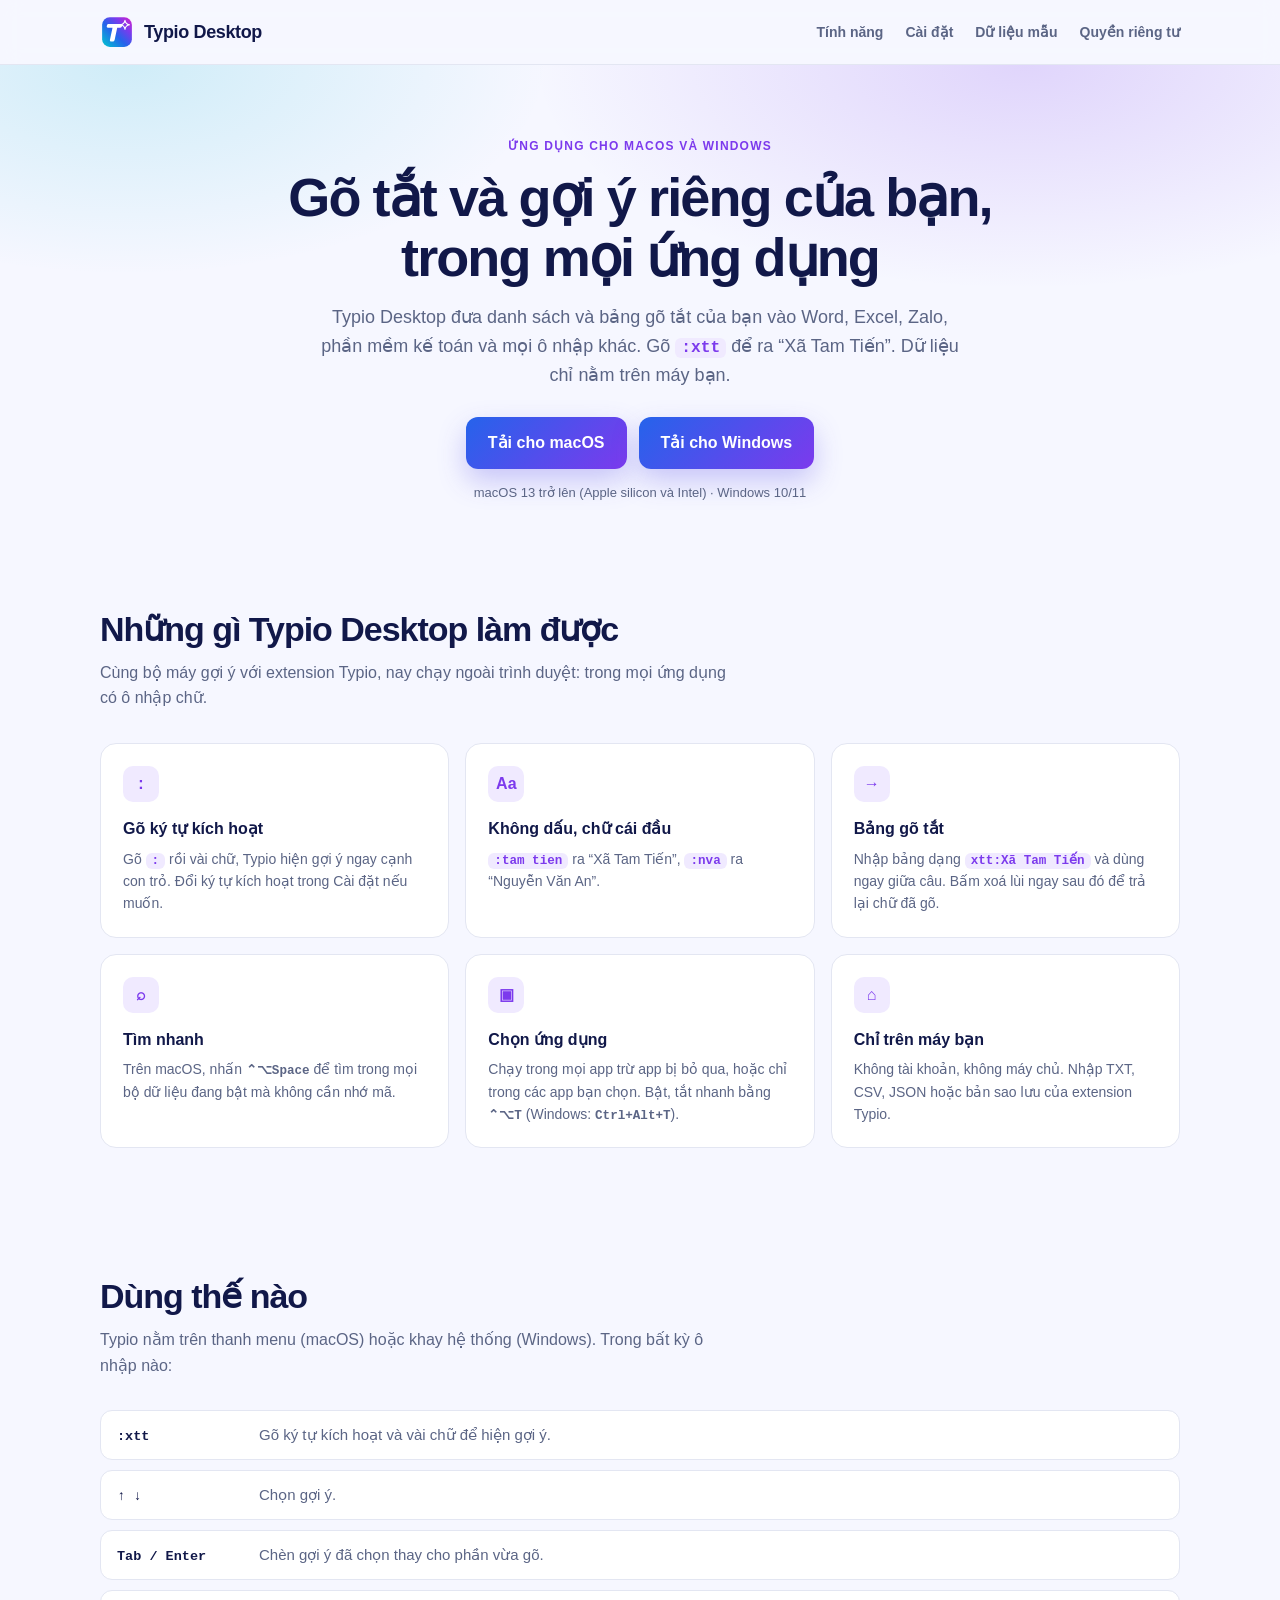
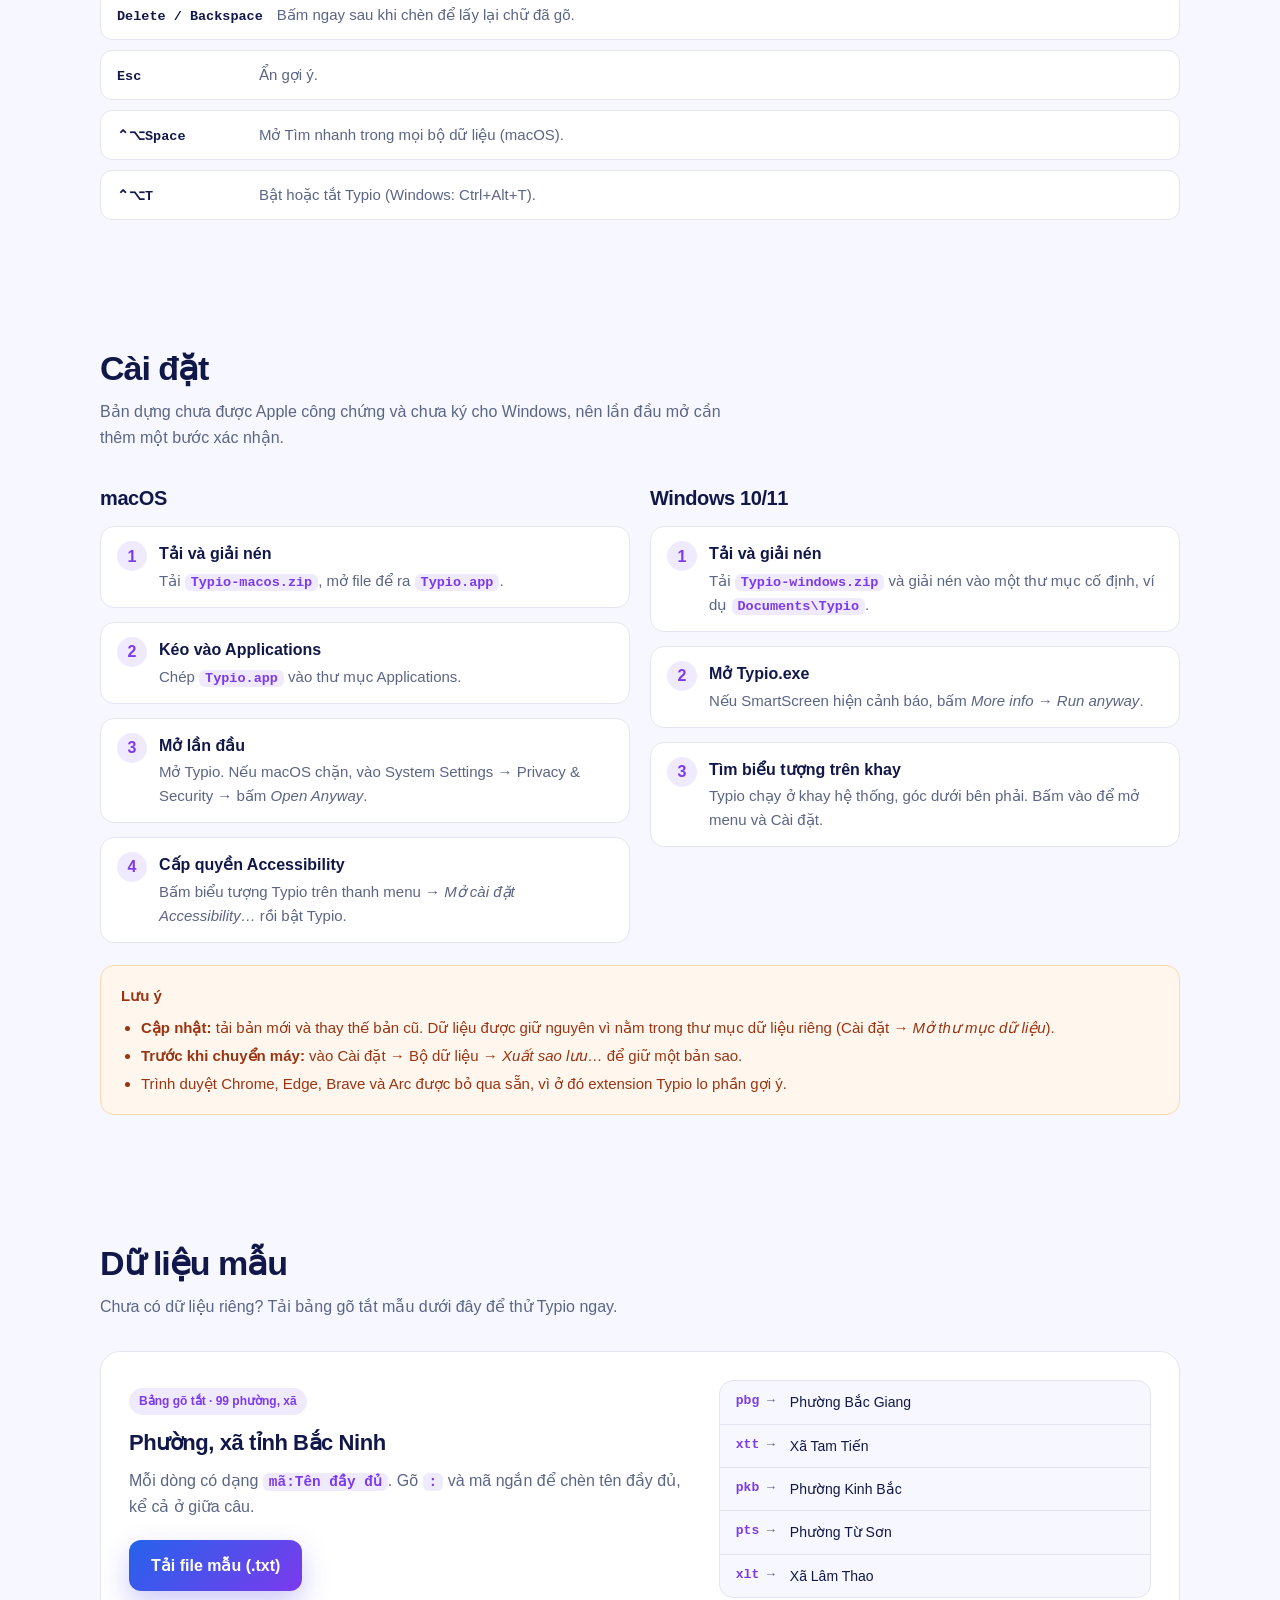
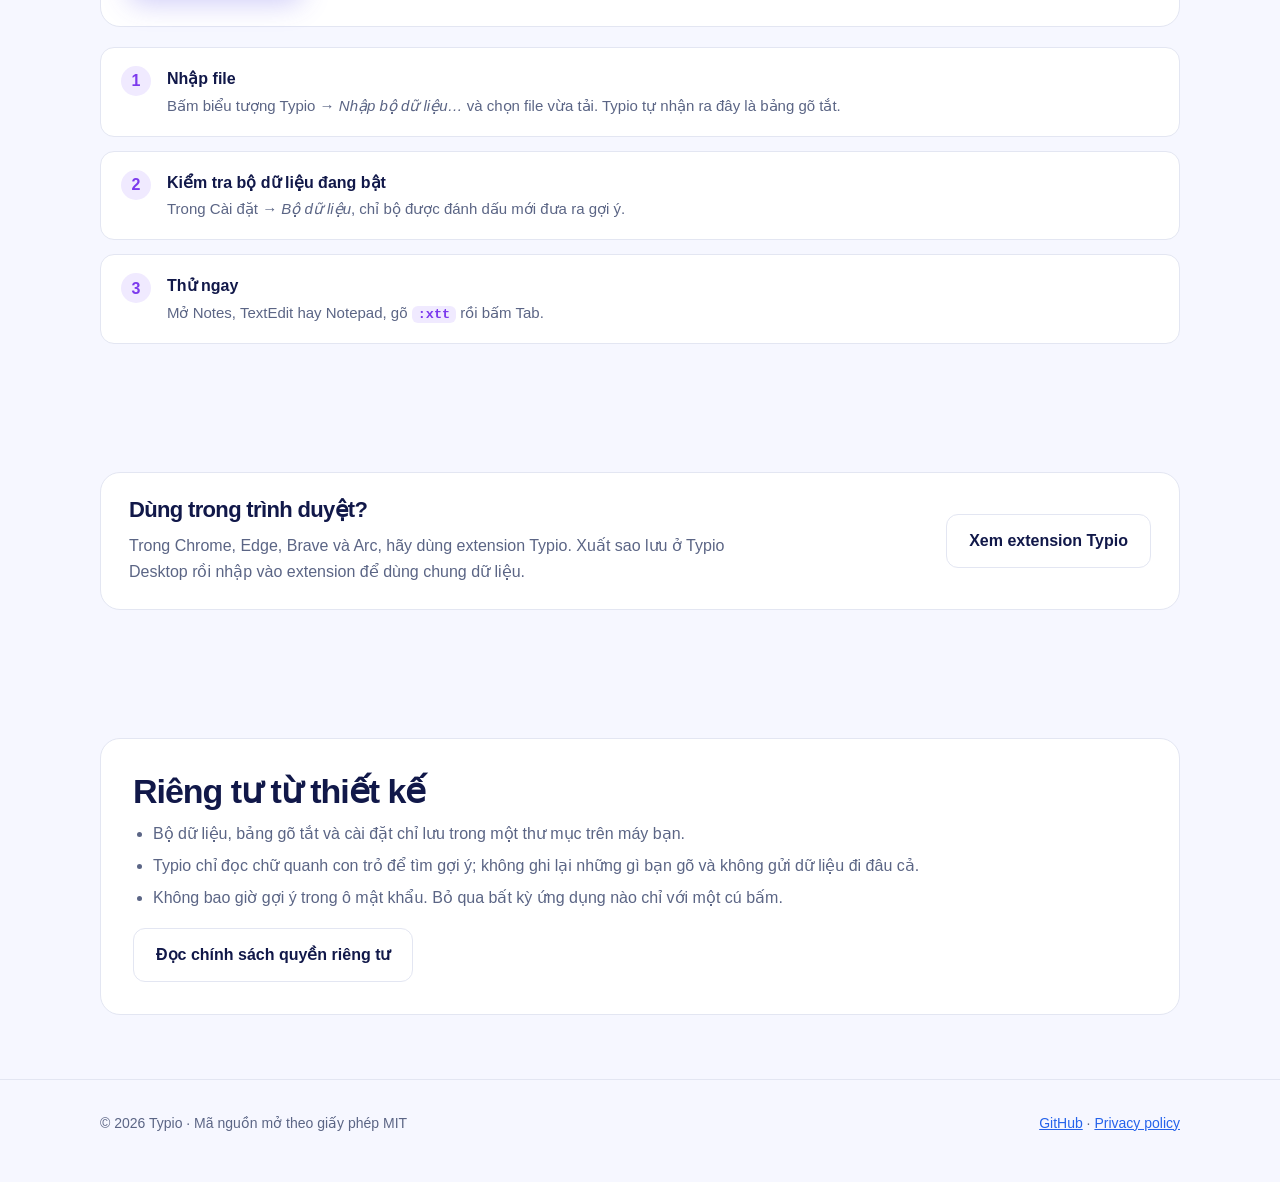
==== site/index.html @ b51f9693 "feat(site): GitHub Pages landing page for Typio Desktop Same look as the extension's site: features," ====
<!doctype html>
<html lang="vi">
<head>
  <meta charset="utf-8">
  <meta name="viewport" content="width=device-width, initial-scale=1">
  <title>Typio Desktop – Gõ tắt và gợi ý trong mọi ứng dụng</title>
  <meta name="description" content="Typio Desktop gợi ý từ danh sách và bảng gõ tắt của bạn trong mọi ứng dụng trên macOS và Windows. Dữ liệu chỉ nằm trên máy.">
  <link rel="icon" href="favicon.png" type="image/png">
  <link rel="stylesheet" href="site.css">
  <style>
    .platforms { display: grid; grid-template-columns: repeat(2, minmax(0, 1fr)); gap: 20px; }
    .platform h3 { margin: 0 0 12px; font-size: 20px; letter-spacing: -.02em; }
    .platform .steps li { padding: 14px 16px 14px 58px; }
    .platform .steps li::before { top: 14px; left: 16px; }
    .keys { display: grid; gap: 10px; margin: 0; padding: 0; list-style: none; }
    .keys li { display: flex; gap: 14px; align-items: baseline; padding: 12px 16px; border: 1px solid var(--line); border-radius: 12px; background: var(--paper); color: var(--muted); font-size: 15px; }
    .keys kbd { min-width: 128px; color: var(--ink); }
    .ext-card { display: flex; flex-wrap: wrap; align-items: center; justify-content: space-between; gap: 18px; padding: 24px 28px; border: 1px solid var(--line); border-radius: 20px; background: var(--paper); }
    .ext-card h2 { font-size: 22px; }
    .ext-card p { margin: 0; color: var(--muted); max-width: 600px; }
    @media (max-width: 760px) { .platforms { grid-template-columns: 1fr; } .keys kbd { min-width: 96px; } }
  </style>
</head>
<body>
  <header class="site-header">
    <div class="wrap">
      <a class="brand" href="./"><img src="assets/logo.svg" alt="">Typio Desktop</a>
      <nav class="site-nav" aria-label="Điều hướng">
        <a class="hide-sm" href="#tinh-nang">Tính năng</a>
        <a href="#cai-dat">Cài đặt</a>
        <a class="hide-sm" href="#du-lieu-mau">Dữ liệu mẫu</a>
        <a href="privacy.html">Quyền riêng tư</a>
      </nav>
    </div>
  </header>

  <main>
    <div class="hero">
      <div class="wrap">
        <p class="eyebrow">Ứng dụng cho macOS và Windows</p>
        <h1>Gõ tắt và gợi ý riêng của bạn, trong mọi ứng dụng</h1>
        <p class="lede">Typio Desktop đưa danh sách và bảng gõ tắt của bạn vào Word, Excel, Zalo, phần mềm kế toán và mọi ô nhập khác. Gõ <code>:xtt</code> để ra “Xã Tam Tiến”. Dữ liệu chỉ nằm trên máy bạn.</p>
        <div class="actions">
          <a class="button primary" href="https://github.com/vthang87/Typio-desktop/releases/latest/download/Typio-macos.zip">Tải cho macOS</a>
          <a class="button primary" href="https://github.com/vthang87/Typio-desktop/releases/latest/download/Typio-windows.zip">Tải cho Windows</a>
        </div>
        <p class="release-meta" id="release-meta" aria-live="polite">macOS 13 trở lên (Apple silicon và Intel) · Windows 10/11</p>
      </div>
    </div>

    <section id="tinh-nang">
      <div class="wrap">
        <h2>Những gì Typio Desktop làm được</h2>
        <p class="section-lede">Cùng bộ máy gợi ý với extension Typio, nay chạy ngoài trình duyệt: trong mọi ứng dụng có ô nhập chữ.</p>
        <div class="features">
          <article class="feature"><div class="icon">:</div><h3>Gõ ký tự kích hoạt</h3><p>Gõ <code>:</code> rồi vài chữ, Typio hiện gợi ý ngay cạnh con trỏ. Đổi ký tự kích hoạt trong Cài đặt nếu muốn.</p></article>
          <article class="feature"><div class="icon">Aa</div><h3>Không dấu, chữ cái đầu</h3><p><code>:tam tien</code> ra “Xã Tam Tiến”, <code>:nva</code> ra “Nguyễn Văn An”.</p></article>
          <article class="feature"><div class="icon">→</div><h3>Bảng gõ tắt</h3><p>Nhập bảng dạng <code>xtt:Xã Tam Tiến</code> và dùng ngay giữa câu. Bấm xoá lùi ngay sau đó để trả lại chữ đã gõ.</p></article>
          <article class="feature"><div class="icon">⌕</div><h3>Tìm nhanh</h3><p>Trên macOS, nhấn <kbd>⌃⌥Space</kbd> để tìm trong mọi bộ dữ liệu đang bật mà không cần nhớ mã.</p></article>
          <article class="feature"><div class="icon">▣</div><h3>Chọn ứng dụng</h3><p>Chạy trong mọi app trừ app bị bỏ qua, hoặc chỉ trong các app bạn chọn. Bật, tắt nhanh bằng <kbd>⌃⌥T</kbd> (Windows: <kbd>Ctrl+Alt+T</kbd>).</p></article>
          <article class="feature"><div class="icon">⌂</div><h3>Chỉ trên máy bạn</h3><p>Không tài khoản, không máy chủ. Nhập TXT, CSV, JSON hoặc bản sao lưu của extension Typio.</p></article>
        </div>
      </div>
    </section>

    <section id="phim-tat">
      <div class="wrap">
        <h2>Dùng thế nào</h2>
        <p class="section-lede">Typio nằm trên thanh menu (macOS) hoặc khay hệ thống (Windows). Trong bất kỳ ô nhập nào:</p>
        <ul class="keys">
          <li><kbd>:xtt</kbd><span>Gõ ký tự kích hoạt và vài chữ để hiện gợi ý.</span></li>
          <li><kbd>↑ ↓</kbd><span>Chọn gợi ý.</span></li>
          <li><kbd>Tab / Enter</kbd><span>Chèn gợi ý đã chọn thay cho phần vừa gõ.</span></li>
          <li><kbd>Delete / Backspace</kbd><span>Bấm ngay sau khi chèn để lấy lại chữ đã gõ.</span></li>
          <li><kbd>Esc</kbd><span>Ẩn gợi ý.</span></li>
          <li><kbd>⌃⌥Space</kbd><span>Mở Tìm nhanh trong mọi bộ dữ liệu (macOS).</span></li>
          <li><kbd>⌃⌥T</kbd><span>Bật hoặc tắt Typio (Windows: Ctrl+Alt+T).</span></li>
        </ul>
      </div>
    </section>

    <section id="cai-dat">
      <div class="wrap">
        <h2>Cài đặt</h2>
        <p class="section-lede">Bản dựng chưa được Apple công chứng và chưa ký cho Windows, nên lần đầu mở cần thêm một bước xác nhận.</p>
        <div class="platforms">
          <div class="platform">
            <h3>macOS</h3>
            <ol class="steps">
              <li><strong>Tải và giải nén</strong><p>Tải <code>Typio-macos.zip</code>, mở file để ra <code>Typio.app</code>.</p></li>
              <li><strong>Kéo vào Applications</strong><p>Chép <code>Typio.app</code> vào thư mục Applications.</p></li>
              <li><strong>Mở lần đầu</strong><p>Mở Typio. Nếu macOS chặn, vào System Settings → Privacy &amp; Security → bấm <em>Open Anyway</em>.</p></li>
              <li><strong>Cấp quyền Accessibility</strong><p>Bấm biểu tượng Typio trên thanh menu → <em>Mở cài đặt Accessibility…</em> rồi bật Typio.</p></li>
            </ol>
          </div>
          <div class="platform">
            <h3>Windows 10/11</h3>
            <ol class="steps">
              <li><strong>Tải và giải nén</strong><p>Tải <code>Typio-windows.zip</code> và giải nén vào một thư mục cố định, ví dụ <code>Documents\Typio</code>.</p></li>
              <li><strong>Mở Typio.exe</strong><p>Nếu SmartScreen hiện cảnh báo, bấm <em>More info</em> → <em>Run anyway</em>.</p></li>
              <li><strong>Tìm biểu tượng trên khay</strong><p>Typio chạy ở khay hệ thống, góc dưới bên phải. Bấm vào để mở menu và Cài đặt.</p></li>
            </ol>
          </div>
        </div>
        <div class="notice">
          <strong>Lưu ý</strong>
          <ul>
            <li><strong>Cập nhật:</strong> tải bản mới và thay thế bản cũ. Dữ liệu được giữ nguyên vì nằm trong thư mục dữ liệu riêng (Cài đặt → <em>Mở thư mục dữ liệu</em>).</li>
            <li><strong>Trước khi chuyển máy:</strong> vào Cài đặt → Bộ dữ liệu → <em>Xuất sao lưu…</em> để giữ một bản sao.</li>
            <li>Trình duyệt Chrome, Edge, Brave và Arc được bỏ qua sẵn, vì ở đó extension Typio lo phần gợi ý.</li>
          </ul>
        </div>
      </div>
    </section>

    <section id="du-lieu-mau">
      <div class="wrap">
        <h2>Dữ liệu mẫu</h2>
        <p class="section-lede">Chưa có dữ liệu riêng? Tải bảng gõ tắt mẫu dưới đây để thử Typio ngay.</p>
        <div class="sample-card">
          <div class="sample-info">
            <span class="sample-tag">Bảng gõ tắt · 99 phường, xã</span>
            <h3>Phường, xã tỉnh Bắc Ninh</h3>
            <p>Mỗi dòng có dạng <code>mã:Tên đầy đủ</code>. Gõ <code>:</code> và mã ngắn để chèn tên đầy đủ, kể cả ở giữa câu.</p>
            <a class="button primary" href="samples/phuong-tp-bac-ninh.txt" download="phuong-tp-bac-ninh.txt">Tải file mẫu (.txt)</a>
          </div>
          <dl class="sample-preview" aria-label="Xem trước vài dòng">
            <div><dt>pbg</dt><dd>Phường Bắc Giang</dd></div>
            <div><dt>xtt</dt><dd>Xã Tam Tiến</dd></div>
            <div><dt>pkb</dt><dd>Phường Kinh Bắc</dd></div>
            <div><dt>pts</dt><dd>Phường Từ Sơn</dd></div>
            <div><dt>xlt</dt><dd>Xã Lâm Thao</dd></div>
          </dl>
        </div>
        <ol class="steps sample-steps">
          <li><strong>Nhập file</strong><p>Bấm biểu tượng Typio → <em>Nhập bộ dữ liệu…</em> và chọn file vừa tải. Typio tự nhận ra đây là bảng gõ tắt.</p></li>
          <li><strong>Kiểm tra bộ dữ liệu đang bật</strong><p>Trong Cài đặt → <em>Bộ dữ liệu</em>, chỉ bộ được đánh dấu mới đưa ra gợi ý.</p></li>
          <li><strong>Thử ngay</strong><p>Mở Notes, TextEdit hay Notepad, gõ <code>:xtt</code> rồi bấm Tab.</p></li>
        </ol>
      </div>
    </section>

    <section>
      <div class="wrap">
        <div class="ext-card">
          <div>
            <h2>Dùng trong trình duyệt?</h2>
            <p>Trong Chrome, Edge, Brave và Arc, hãy dùng extension Typio. Xuất sao lưu ở Typio Desktop rồi nhập vào extension để dùng chung dữ liệu.</p>
          </div>
          <a class="button" href="https://typio.thangdv.com/">Xem extension Typio</a>
        </div>
      </div>
    </section>

    <section>
      <div class="wrap">
        <div class="privacy-card" style="grid-template-columns: 1fr">
          <div>
            <h2>Riêng tư từ thiết kế</h2>
            <ul>
              <li>Bộ dữ liệu, bảng gõ tắt và cài đặt chỉ lưu trong một thư mục trên máy bạn.</li>
              <li>Typio chỉ đọc chữ quanh con trỏ để tìm gợi ý; không ghi lại những gì bạn gõ và không gửi dữ liệu đi đâu cả.</li>
              <li>Không bao giờ gợi ý trong ô mật khẩu. Bỏ qua bất kỳ ứng dụng nào chỉ với một cú bấm.</li>
            </ul>
            <a class="button" href="privacy.html">Đọc chính sách quyền riêng tư</a>
          </div>
        </div>
      </div>
    </section>
  </main>

  <footer class="site-footer">
    <div class="wrap">
      <span>© 2026 Typio · Mã nguồn mở theo giấy phép MIT</span>
      <span><a href="https://github.com/vthang87/Typio-desktop">GitHub</a> · <a href="privacy.html">Privacy policy</a></span>
    </div>
  </footer>

  <script>
    (async () => {
      const meta = document.getElementById("release-meta");
      try {
        const response = await fetch("https://api.github.com/repos/vthang87/Typio-desktop/releases/latest");
        if (!response.ok) return;
        const release = await response.json();
        const date = release.published_at ? new Date(release.published_at).toLocaleDateString("vi-VN") : "";
        meta.textContent = ["Phiên bản " + release.tag_name.replace(/^v/, ""), date, meta.textContent].filter(Boolean).join(" · ");
      } catch {}
    })();
  </script>
</body>
</html>
---- site/site.css ----
:root {
  --ink: #111849;
  --muted: #5b6585;
  --line: #e3e6f2;
  --paper: #ffffff;
  --canvas: #f6f7ff;
  --soft: #f0eaff;
  --primary: #2563eb;
  --violet: #7c3aed;
  --warn-bg: #fff7ed;
  --warn-line: #fed7aa;
  --warn-ink: #9a3412;
  --shadow: 0 18px 50px rgba(52, 48, 139, .12);
  color-scheme: light;
}
@media (prefers-color-scheme: dark) {
  :root:not([data-theme="light"]) {
    --ink: #e8eaf6;
    --muted: #a3abc8;
    --line: #2a3052;
    --paper: #151a33;
    --canvas: #0d1126;
    --soft: #241d4d;
    --primary: #6b9bff;
    --violet: #a78bfa;
    --warn-bg: #2a1a0e;
    --warn-line: #5c3416;
    --warn-ink: #fdba74;
    --shadow: 0 18px 50px rgba(0, 0, 0, .4);
    color-scheme: dark;
  }
}
:root[data-theme="dark"] {
  --ink: #e8eaf6; --muted: #a3abc8; --line: #2a3052; --paper: #151a33; --canvas: #0d1126; --soft: #241d4d;
  --primary: #6b9bff; --violet: #a78bfa; --warn-bg: #2a1a0e; --warn-line: #5c3416; --warn-ink: #fdba74;
  --shadow: 0 18px 50px rgba(0, 0, 0, .4); color-scheme: dark;
}

* { box-sizing: border-box; }
html { scroll-behavior: smooth; }
body {
  margin: 0;
  background: var(--canvas);
  color: var(--ink);
  font: 16px/1.6 Inter, ui-sans-serif, -apple-system, BlinkMacSystemFont, "Segoe UI", sans-serif;
}
a { color: var(--primary); }
img { max-width: 100%; height: auto; display: block; }
code, kbd { font: 600 .9em ui-monospace, SFMono-Regular, Menlo, monospace; }
code { padding: 1px 6px; border-radius: 6px; background: var(--soft); color: var(--violet); }
:focus-visible { outline: 3px solid color-mix(in srgb, var(--primary) 40%, transparent); outline-offset: 2px; }

.wrap { width: min(1080px, 100% - 32px); margin-inline: auto; }

.site-header { position: sticky; top: 0; z-index: 5; border-bottom: 1px solid var(--line); background: color-mix(in srgb, var(--canvas) 88%, transparent); backdrop-filter: blur(10px); }
.site-header .wrap { display: flex; align-items: center; justify-content: space-between; gap: 16px; height: 64px; }
.brand { display: flex; align-items: center; gap: 10px; color: var(--ink); font-weight: 800; font-size: 18px; letter-spacing: -.02em; text-decoration: none; }
.brand img { width: 34px; height: 34px; }
.site-nav { display: flex; gap: 22px; }
.site-nav a { color: var(--muted); font-size: 14px; font-weight: 600; text-decoration: none; }
.site-nav a:hover { color: var(--ink); }

.hero { padding: 72px 0 40px; text-align: center; background: radial-gradient(700px 320px at 80% 0%, color-mix(in srgb, var(--violet) 18%, transparent), transparent 70%), radial-gradient(600px 300px at 10% 0%, color-mix(in srgb, #06b6d4 16%, transparent), transparent 70%); }
.eyebrow { margin: 0 0 12px; color: var(--violet); font-size: 12px; font-weight: 800; letter-spacing: .1em; text-transform: uppercase; }
.hero h1 { max-width: 760px; margin: 0 auto 16px; font-size: clamp(32px, 6vw, 54px); line-height: 1.1; letter-spacing: -.035em; }
.hero p.lede { max-width: 640px; margin: 0 auto 28px; color: var(--muted); font-size: 18px; }
.actions { display: flex; flex-wrap: wrap; justify-content: center; gap: 12px; }
.button { display: inline-flex; align-items: center; gap: 8px; padding: 13px 22px; border: 1px solid var(--line); border-radius: 12px; background: var(--paper); color: var(--ink); font-weight: 700; text-decoration: none; }
.button.primary { border: 0; background: linear-gradient(135deg, #2563eb, #7c3aed); color: #fff; box-shadow: 0 12px 28px rgba(79, 70, 229, .28); }
.button.primary:hover { transform: translateY(-1px); }
.button[aria-disabled="true"] { pointer-events: none; opacity: .55; }
.release-meta { min-height: 22px; margin: 14px 0 0; color: var(--muted); font-size: 13px; }
.hero-shot { margin: 44px auto 0; width: 100%; max-width: min(980px, 100%); border-radius: 16px; overflow: hidden; box-shadow: var(--shadow); border: 1px solid var(--line); }

section { padding: 64px 0; scroll-margin-top: 64px; }
section h2 { margin: 0 0 10px; font-size: clamp(26px, 4vw, 34px); letter-spacing: -.03em; line-height: 1.2; }
.section-lede { max-width: 640px; margin: 0 0 32px; color: var(--muted); }

.features { display: grid; grid-template-columns: repeat(3, minmax(0, 1fr)); gap: 16px; }
.feature { padding: 22px; border: 1px solid var(--line); border-radius: 16px; background: var(--paper); }
.feature h3 { margin: 0 0 6px; font-size: 16px; }
.feature p { margin: 0; color: var(--muted); font-size: 14px; }
.feature .icon { display: grid; place-items: center; width: 36px; height: 36px; margin-bottom: 14px; border-radius: 10px; background: var(--soft); color: var(--violet); font-weight: 800; }

.gallery { display: grid; grid-template-columns: repeat(2, minmax(0, 1fr)); gap: 20px; }
.gallery figure { margin: 0; }
.gallery img { border-radius: 14px; border: 1px solid var(--line); box-shadow: var(--shadow); }
.gallery figcaption { margin-top: 10px; color: var(--muted); font-size: 14px; }

.steps { display: grid; gap: 14px; margin: 0; padding: 0; list-style: none; counter-reset: step; }
.steps li { position: relative; padding: 18px 20px 18px 66px; border: 1px solid var(--line); border-radius: 14px; background: var(--paper); counter-increment: step; }
.steps li::before { content: counter(step); position: absolute; left: 20px; top: 18px; display: grid; place-items: center; width: 30px; height: 30px; border-radius: 50%; background: var(--soft); color: var(--violet); font-weight: 800; }
.steps strong { display: block; margin-bottom: 2px; }
.steps p { margin: 0; color: var(--muted); font-size: 15px; }
.copy-row { display: inline-flex; align-items: center; gap: 8px; margin-top: 8px; }
.copy-row button { padding: 5px 10px; border: 1px solid var(--line); border-radius: 8px; background: var(--canvas); color: var(--ink); font: 600 13px/1.4 inherit; cursor: pointer; white-space: nowrap; }

.notice { margin-top: 22px; padding: 18px 20px; border: 1px solid var(--warn-line); border-radius: 14px; background: var(--warn-bg); color: var(--warn-ink); font-size: 15px; }
.notice ul { margin: 8px 0 0; padding-left: 20px; }
.notice li + li { margin-top: 4px; }

.privacy-card { display: grid; grid-template-columns: 1.2fr 1fr; gap: 32px; align-items: center; padding: 32px; border: 1px solid var(--line); border-radius: 20px; background: var(--paper); }
.privacy-card ul { margin: 0 0 18px; padding-left: 20px; color: var(--muted); }
.privacy-card li + li { margin-top: 6px; }
.privacy-card img { border-radius: 12px; border: 1px solid var(--line); }

.sample-card { display: grid; grid-template-columns: 1.3fr 1fr; gap: 28px; align-items: center; padding: 28px; border: 1px solid var(--line); border-radius: 20px; background: var(--paper); }
.sample-tag { display: inline-block; margin-bottom: 10px; padding: 4px 10px; border-radius: 999px; background: var(--soft); color: var(--violet); font-size: 12px; font-weight: 750; }
.sample-info h3 { margin: 0 0 8px; font-size: 22px; letter-spacing: -.02em; }
.sample-info p { margin: 0 0 20px; color: var(--muted); }
.sample-preview { margin: 0; border: 1px solid var(--line); border-radius: 14px; background: var(--canvas); font-size: 14px; }
.sample-preview div { display: flex; gap: 14px; padding: 10px 16px; border-bottom: 1px solid var(--line); }
.sample-preview div:last-child { border-bottom: 0; }
.sample-preview dt { min-width: 40px; color: var(--violet); font: 700 13px/1.6 ui-monospace, SFMono-Regular, Menlo, monospace; }
.sample-preview dt::after { content: " →"; color: var(--muted); font-weight: 400; }
.sample-preview dd { margin: 0; color: var(--ink); }
.sample-steps { margin-top: 20px; }

.site-footer { padding: 32px 0 48px; border-top: 1px solid var(--line); color: var(--muted); font-size: 14px; }
.site-footer .wrap { display: flex; flex-wrap: wrap; justify-content: space-between; gap: 12px; }

.doc { max-width: 760px; padding: 48px 0 72px; }
.doc h1 { margin: 0 0 6px; font-size: 36px; letter-spacing: -.03em; }
.doc h2 { margin: 36px 0 8px; font-size: 21px; }
.doc .updated { margin: 0 0 24px; color: var(--muted); }
.doc p, .doc li { color: var(--ink); }
.doc li + li { margin-top: 6px; }

@media (max-width: 860px) {
  .features { grid-template-columns: repeat(2, minmax(0, 1fr)); }
  .privacy-card, .sample-card { grid-template-columns: 1fr; padding: 22px; }
}
@media (max-width: 600px) {
  .site-nav { gap: 14px; }
  .site-nav a.hide-sm { display: none; }
  .hero { padding-top: 48px; }
  .features, .gallery { grid-template-columns: 1fr; }
  section { padding: 48px 0; }
  .steps li { padding-left: 60px; }
}
@media (prefers-reduced-motion: reduce) { html { scroll-behavior: auto; } }
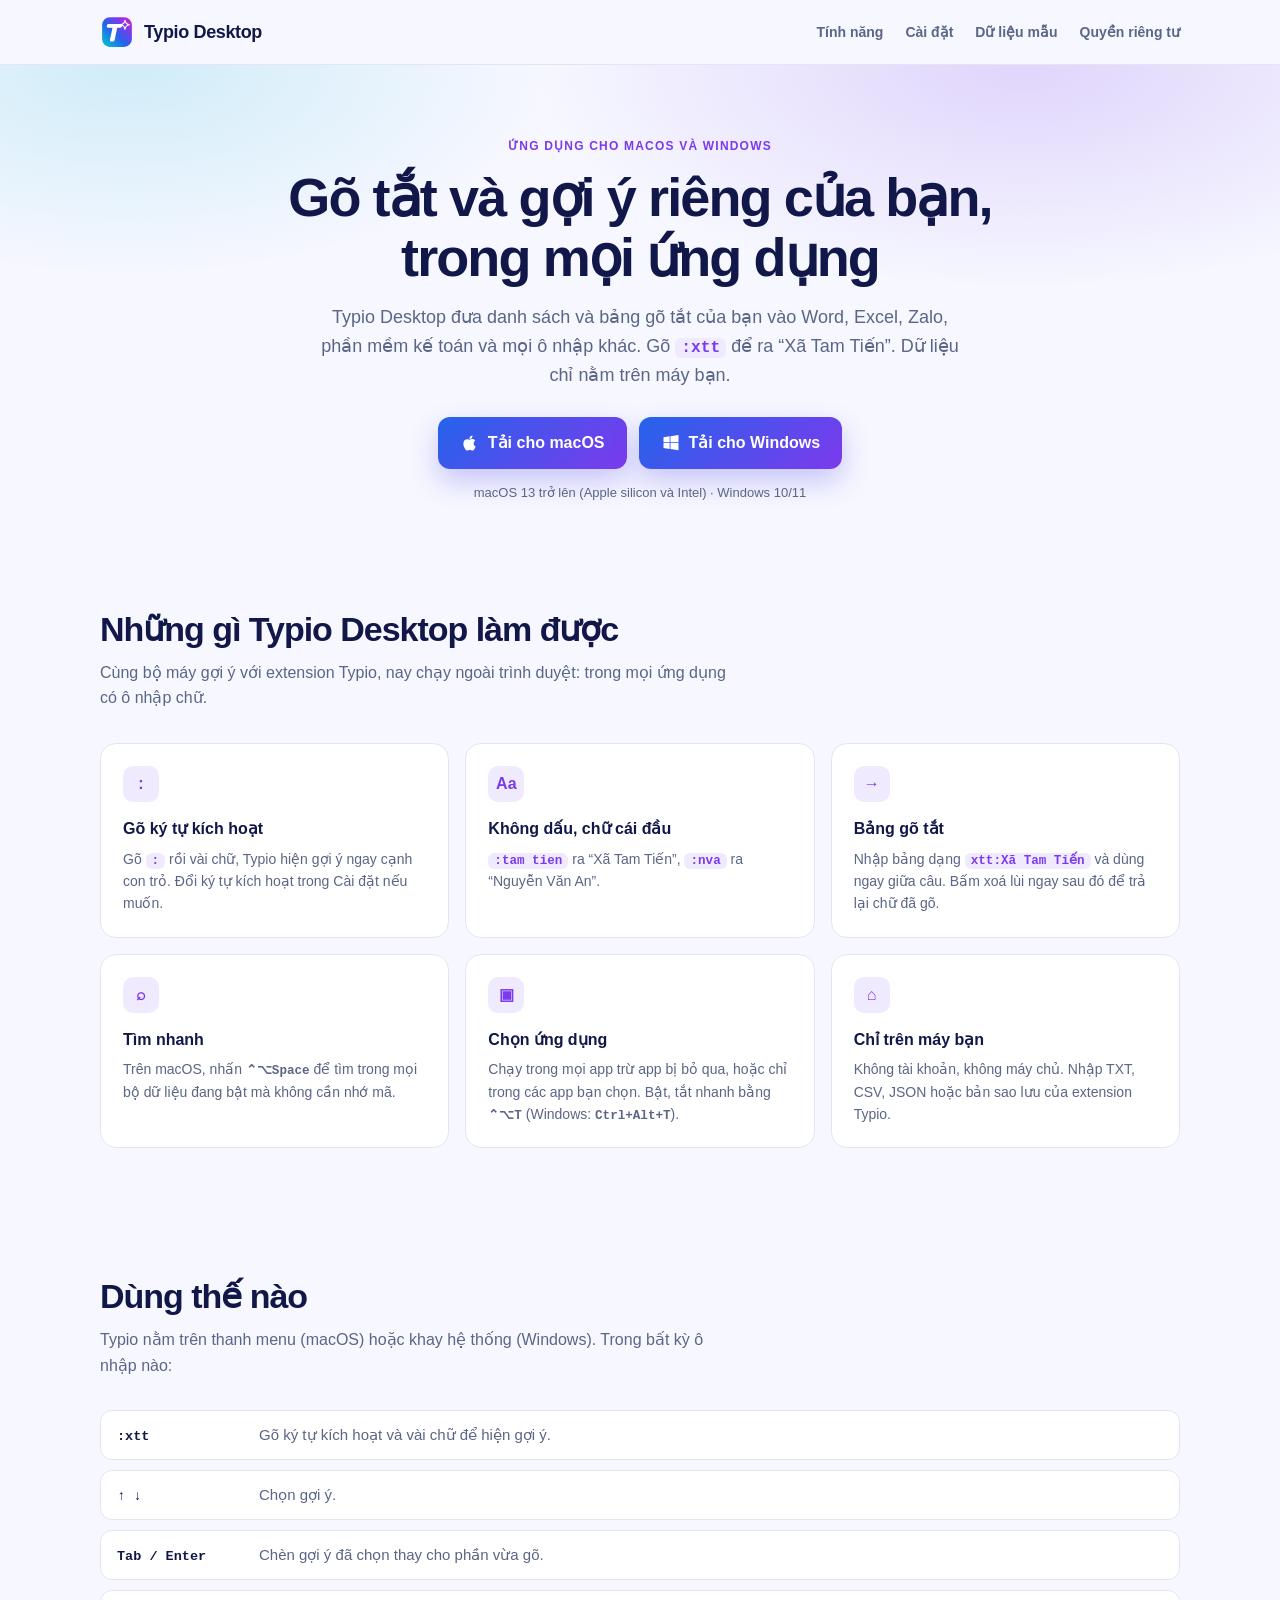
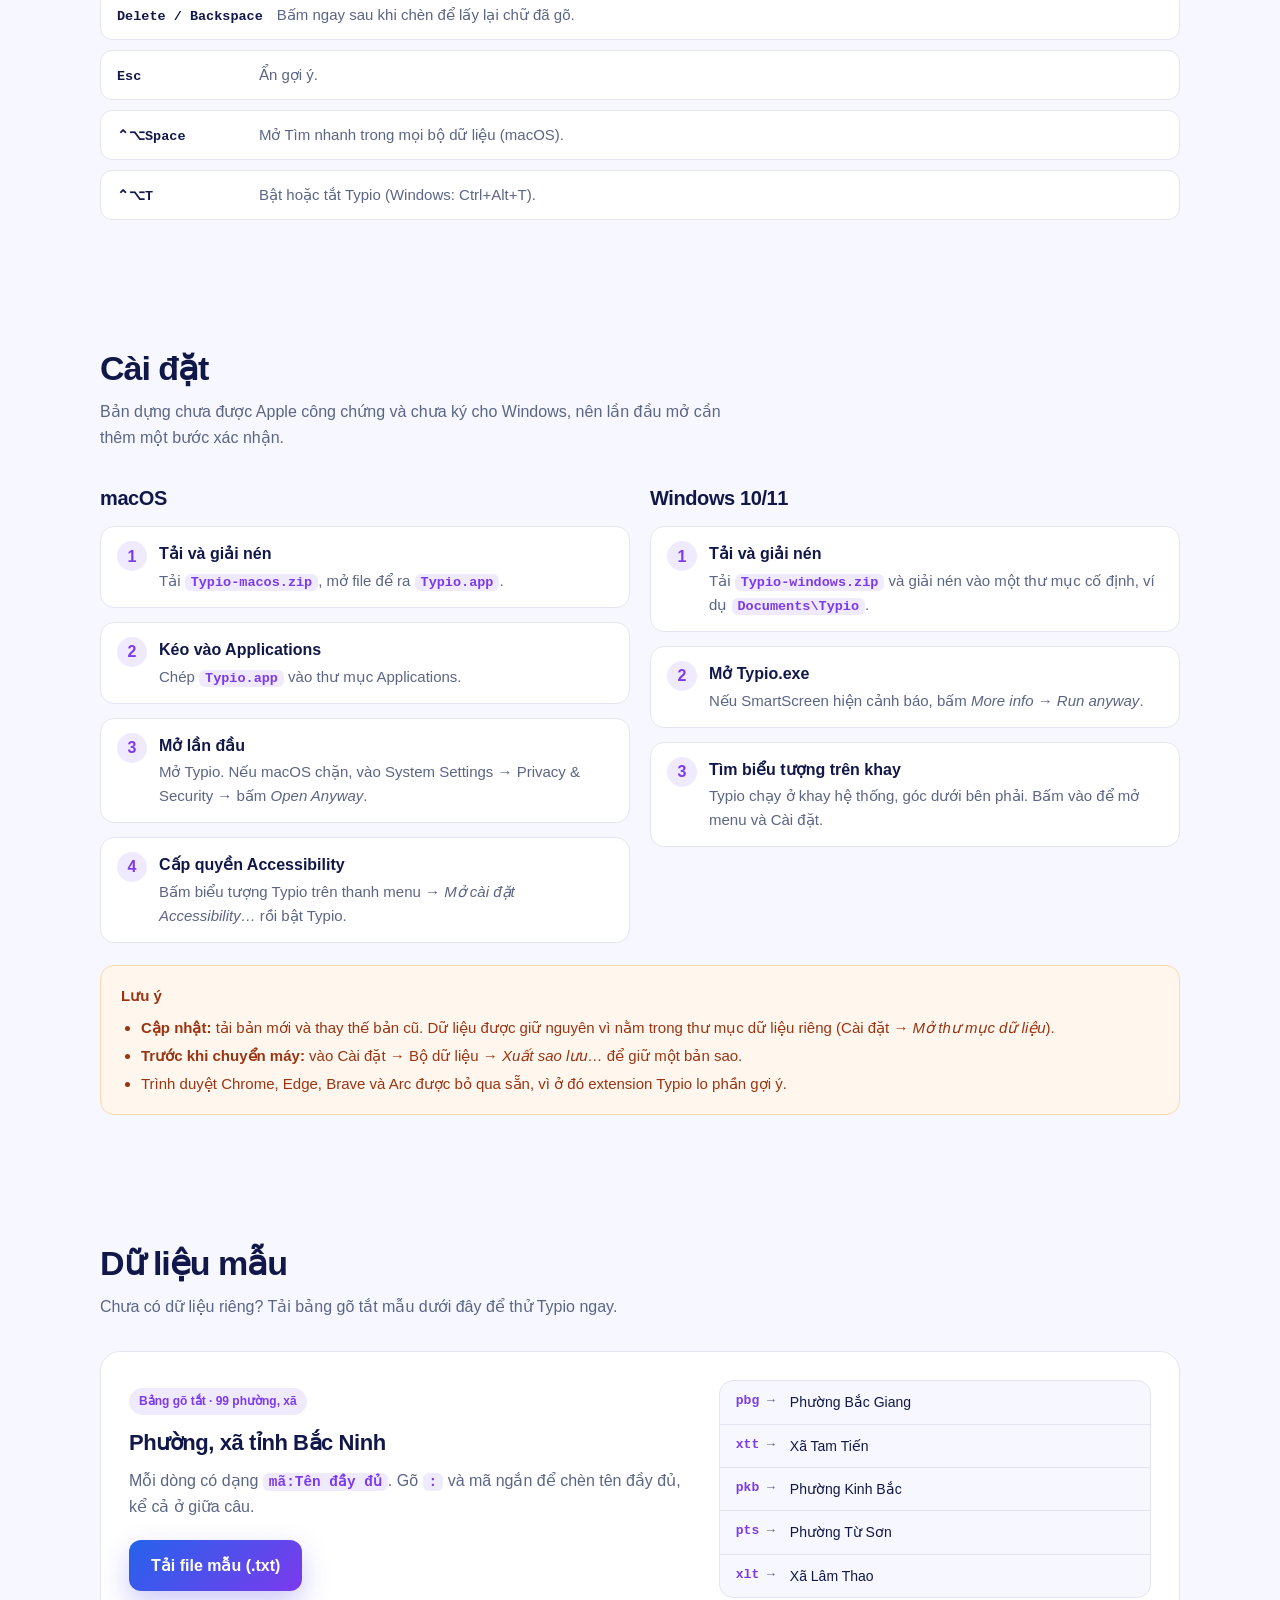
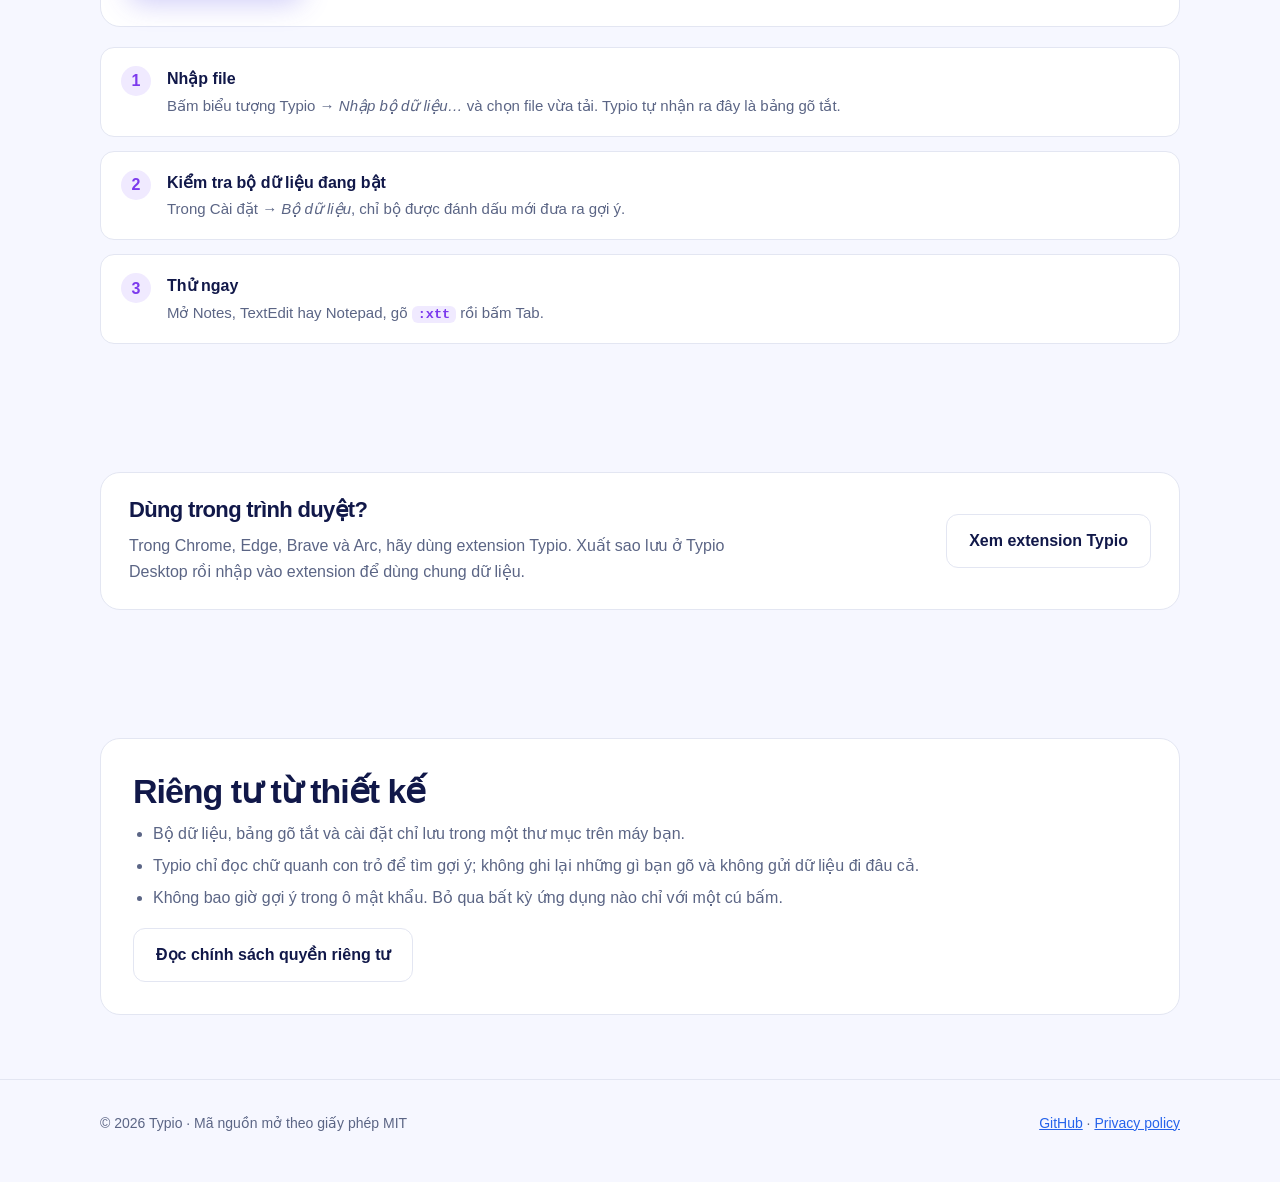
==== commit 4bbb3cce: "feat(site): Apple and Windows icons on the download buttons Co-Authored-By: Claude Opus 5.5 <noreply" ====
--- a/site/index.html
+++ b/site/index.html
@@ -8,6 +8,7 @@
   <link rel="icon" href="favicon.png" type="image/png">
   <link rel="stylesheet" href="site.css">
   <style>
+    .os-icon { width: 20px; height: 20px; flex: none; }
     .platforms { display: grid; grid-template-columns: repeat(2, minmax(0, 1fr)); gap: 20px; }
     .platform h3 { margin: 0 0 12px; font-size: 20px; letter-spacing: -.02em; }
     .platform .steps li { padding: 14px 16px 14px 58px; }
@@ -41,8 +42,8 @@
         <h1>Gõ tắt và gợi ý riêng của bạn, trong mọi ứng dụng</h1>
         <p class="lede">Typio Desktop đưa danh sách và bảng gõ tắt của bạn vào Word, Excel, Zalo, phần mềm kế toán và mọi ô nhập khác. Gõ <code>:xtt</code> để ra “Xã Tam Tiến”. Dữ liệu chỉ nằm trên máy bạn.</p>
         <div class="actions">
-          <a class="button primary" href="https://github.com/vthang87/Typio-desktop/releases/latest/download/Typio-macos.zip">Tải cho macOS</a>
-          <a class="button primary" href="https://github.com/vthang87/Typio-desktop/releases/latest/download/Typio-windows.zip">Tải cho Windows</a>
+          <a class="button primary" href="https://github.com/vthang87/Typio-desktop/releases/latest/download/Typio-macos.zip"><svg class="os-icon" viewBox="0 0 24 24" aria-hidden="true"><path fill="currentColor" d="M16.37 12.6c-.02-2.3 1.88-3.4 1.96-3.46-1.07-1.56-2.73-1.77-3.32-1.8-1.41-.14-2.76.83-3.47.83-.72 0-1.82-.81-2.99-.79-1.54.02-2.96.9-3.75 2.27-1.6 2.78-.41 6.88 1.15 9.13.76 1.1 1.67 2.33 2.86 2.29 1.15-.05 1.58-.74 2.97-.74 1.38 0 1.77.74 2.98.72 1.24-.02 2.02-1.12 2.77-2.22.87-1.27 1.23-2.51 1.25-2.57-.03-.01-2.4-.92-2.42-3.66ZM14.1 5.86c.63-.77 1.06-1.83.94-2.89-.91.04-2.01.61-2.66 1.37-.58.67-1.09 1.76-.96 2.8 1.02.08 2.05-.51 2.68-1.28Z"/></svg>Tải cho macOS</a>
+          <a class="button primary" href="https://github.com/vthang87/Typio-desktop/releases/latest/download/Typio-windows.zip"><svg class="os-icon" viewBox="0 0 24 24" aria-hidden="true"><path fill="currentColor" d="M3 5.1 10.4 4v7.1H3V5.1Zm8.4-1.24L21 2.5v8.6h-9.6V3.86ZM3 12.1h7.4v7.1L3 18.1v-6Zm8.4 0H21v8.6l-9.6-1.36V12.1Z"/></svg>Tải cho Windows</a>
         </div>
         <p class="release-meta" id="release-meta" aria-live="polite">macOS 13 trở lên (Apple silicon và Intel) · Windows 10/11</p>
       </div>
